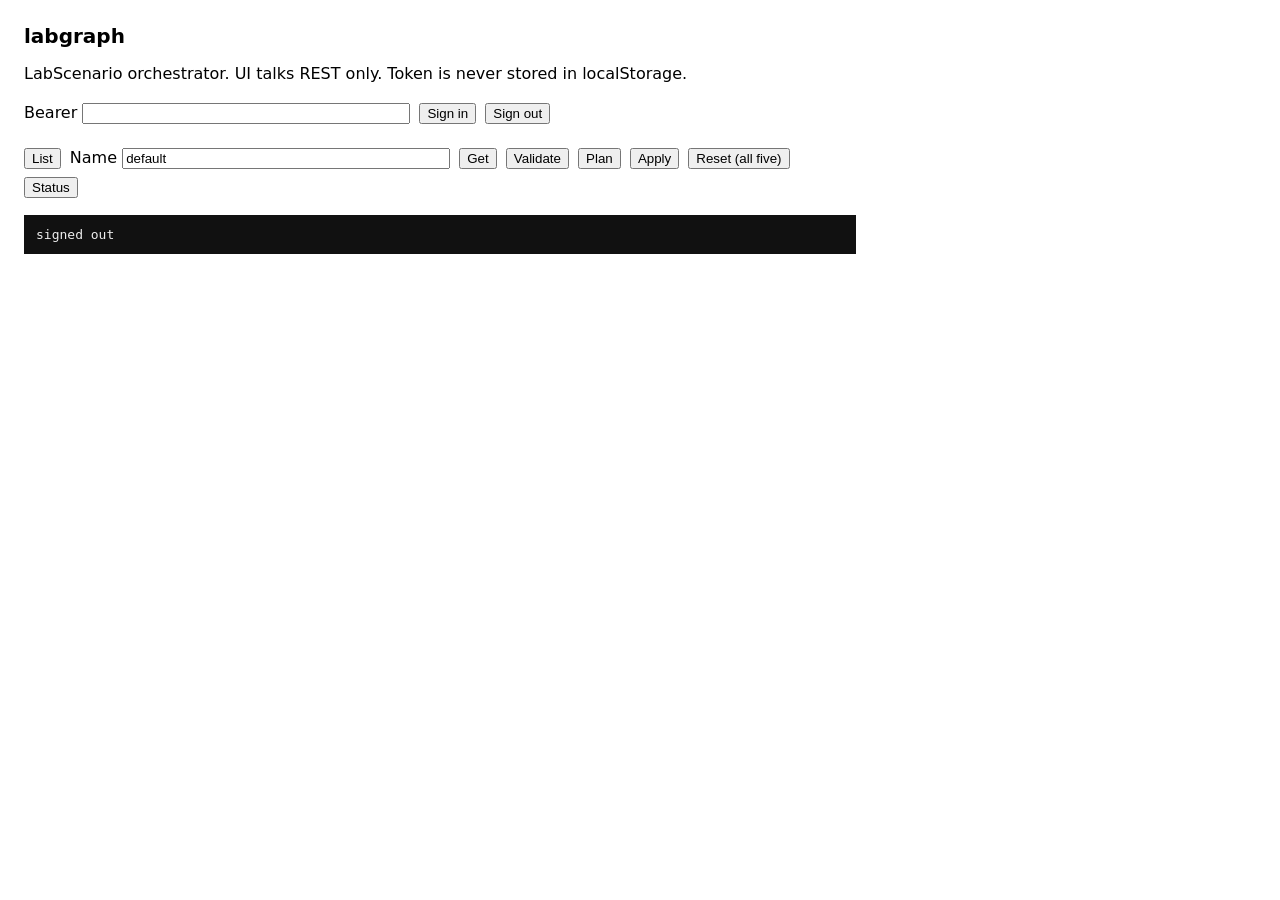
==== internal/labgraph/web/index.html @ 07397bd2 "feat(labgraph): add LabScenario orchestrator service Add first-party labgraph (catalog id labgraph, " ====
<!DOCTYPE html>
<html lang="en">
<head>
  <meta charset="utf-8">
  <title>labgraph</title>
  <style>
    body { font-family: system-ui, sans-serif; margin: 1.5rem; max-width: 52rem; }
    h1 { font-size: 1.25rem; }
    label, button { display: inline-block; margin: .25rem .25rem .25rem 0; }
    input { width: 20rem; }
    pre { background: #111; color: #eee; padding: .75rem; overflow: auto; }
    .row { margin: .5rem 0; }
    #login { margin-bottom: 1rem; }
  </style>
</head>
<body>
  <h1>labgraph</h1>
  <p>LabScenario orchestrator. UI talks REST only. Token is never stored in localStorage.</p>
  <div id="login">
    <label>Bearer <input id="token" type="password" autocomplete="off"></label>
    <button type="button" id="signin">Sign in</button>
    <button type="button" id="signout">Sign out</button>
  </div>
  <div class="row">
    <button type="button" data-op="list">List</button>
    <label>Name <input id="name" value="default"></label>
    <button type="button" data-op="get">Get</button>
    <button type="button" data-op="validate">Validate</button>
    <button type="button" data-op="plan">Plan</button>
    <button type="button" data-op="apply">Apply</button>
    <button type="button" data-op="reset">Reset (all five)</button>
    <button type="button" data-op="status">Status</button>
  </div>
  <pre id="out">signed out</pre>
  <script>
    let csrf = "";
    const out = document.getElementById("out");
    async function api(method, path, body) {
      const headers = { "Accept": "application/json" };
      if (csrf && method !== "GET") headers["X-LabGraph-CSRF"] = csrf;
      if (body) headers["Content-Type"] = "application/json";
      const r = await fetch(path, { method, headers, body: body ? JSON.stringify(body) : undefined, credentials: "same-origin" });
      const t = await r.text();
      out.textContent = t;
      return r;
    }
    document.getElementById("signin").onclick = async () => {
      const token = document.getElementById("token").value;
      const r = await fetch("/v1/session", {
        method: "POST",
        headers: { "Authorization": "Bearer " + token },
        credentials: "same-origin"
      });
      const j = await r.json().catch(() => ({}));
      csrf = j.csrfToken || "";
      document.getElementById("token").value = "";
      out.textContent = r.ok ? "signed in" : (j.error || r.status);
    };
    document.getElementById("signout").onclick = async () => {
      await api("DELETE", "/v1/session");
      csrf = "";
    };
    document.querySelectorAll("button[data-op]").forEach(btn => {
      btn.onclick = async () => {
        const name = document.getElementById("name").value || "default";
        const op = btn.dataset.op;
        if (op === "list") return api("GET", "/v1/scenarios");
        if (op === "get") return api("GET", "/v1/scenarios/" + encodeURIComponent(name));
        if (op === "status") return api("GET", "/v1/scenarios/" + encodeURIComponent(name) + "/status");
        if (op === "validate") return api("POST", "/v1/scenarios/" + encodeURIComponent(name) + ":validate");
        if (op === "plan") return api("POST", "/v1/scenarios/" + encodeURIComponent(name) + ":plan", {});
        if (op === "apply") return api("POST", "/v1/scenarios/" + encodeURIComponent(name) + ":apply", {});
        if (op === "reset") return api("POST", "/v1/scenarios/" + encodeURIComponent(name) + ":reset", {});
      };
    });
    fetch("/v1/session", { credentials: "same-origin" }).then(r => r.ok ? r.json() : null).then(j => {
      if (j && j.csrfToken) { csrf = j.csrfToken; out.textContent = "session restored"; }
    }).catch(() => {});
  </script>
</body>
</html>
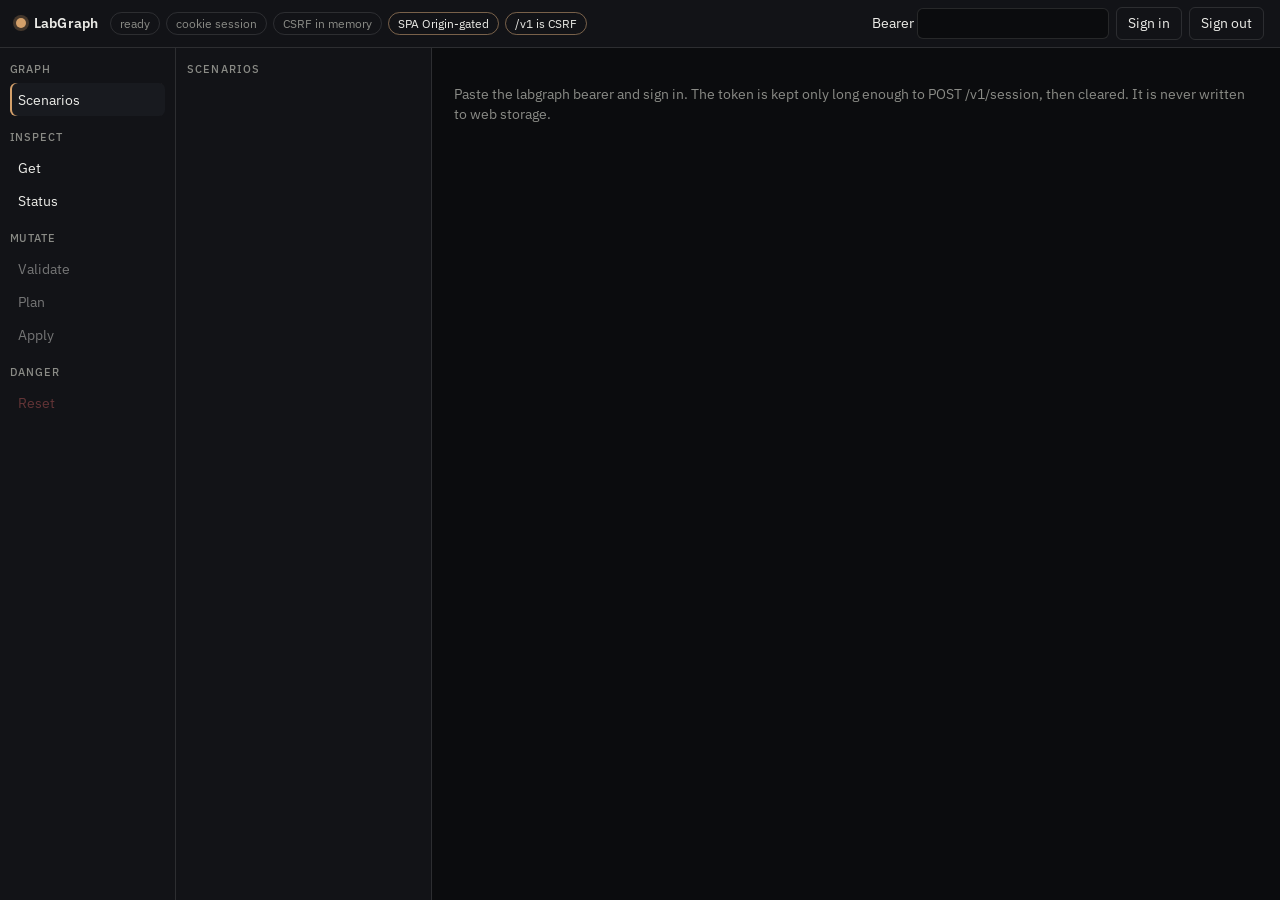
==== commit 9b2024fe: "feat(labgraph): Mira-approved operator console chrome Replace the JSON-only SPA with the split inspe" ====
--- a/internal/labgraph/web/index.html
+++ b/internal/labgraph/web/index.html
@@ -2,80 +2,471 @@
 <html lang="en">
 <head>
   <meta charset="utf-8">
-  <title>labgraph</title>
+  <meta name="viewport" content="width=device-width, initial-scale=1">
+  <title>LabGraph</title>
+  <!-- cookie labgraph_session + memory CSRF after POST /v1/session; token never in web storage -->
+  <link rel="preconnect" href="https://fonts.googleapis.com">
+  <link rel="preconnect" href="https://fonts.gstatic.com" crossorigin>
+  <link href="https://fonts.googleapis.com/css2?family=IBM+Plex+Mono:wght@400;500&family=IBM+Plex+Sans:ital,wght@0,400;0,500;0,600;1,400&display=swap" rel="stylesheet">
   <style>
-    body { font-family: system-ui, sans-serif; margin: 1.5rem; max-width: 52rem; }
-    h1 { font-size: 1.25rem; }
-    label, button { display: inline-block; margin: .25rem .25rem .25rem 0; }
-    input { width: 20rem; }
-    pre { background: #111; color: #eee; padding: .75rem; overflow: auto; }
-    .row { margin: .5rem 0; }
-    #login { margin-bottom: 1rem; }
+    :root {
+      --bg: #0b0c0e;
+      --elev: #121317;
+      --panel: #181a1f;
+      --fg: #ecece8;
+      --muted: #8a8b86;
+      --accent: #d4a06a;
+      --danger: #c45c5c;
+      --border: color-mix(in oklab, var(--fg) 12%, transparent);
+      --font: "IBM Plex Sans", system-ui, sans-serif;
+      --mono: "IBM Plex Mono", ui-monospace, monospace;
+    }
+    * { box-sizing: border-box; }
+    html, body { margin: 0; padding: 0; height: 100%; background: var(--bg); color: var(--fg); }
+    body { font-family: var(--font); font-size: 14px; line-height: 1.45; }
+    a { color: inherit; }
+    button, input { font: inherit; }
+    button { cursor: pointer; }
+    button:disabled { cursor: not-allowed; opacity: .45; }
+    :focus { outline: none; }
+    :focus-visible {
+      outline: 2px solid var(--accent);
+      outline-offset: 2px;
+    }
+    .skip {
+      position: absolute; left: -999px; top: 0; z-index: 20;
+      background: var(--accent); color: var(--bg); padding: .4rem .7rem;
+    }
+    .skip:focus, .skip:focus-visible { left: .5rem; top: .5rem; }
+    .top {
+      display: flex; align-items: center; gap: .75rem;
+      height: 48px; padding: 0 1rem; background: var(--elev);
+      border-bottom: 1px solid var(--border);
+    }
+    .brand { display: flex; align-items: center; gap: .5rem; font-weight: 600; letter-spacing: .01em; }
+    .mark {
+      width: 10px; height: 10px; border-radius: 50%;
+      background: var(--accent); box-shadow: 0 0 0 3px color-mix(in oklab, var(--accent) 25%, transparent);
+    }
+    .badges { display: flex; flex-wrap: wrap; gap: .4rem; flex: 1; }
+    .badge {
+      border: 1px solid var(--border); border-radius: 999px;
+      padding: .1rem .55rem; color: var(--muted); font-size: 12px;
+    }
+    .badge.on { color: var(--fg); border-color: color-mix(in oklab, var(--accent) 45%, var(--border)); }
+    .session { display: flex; align-items: center; gap: .4rem; }
+    .session input {
+      width: 12rem; background: var(--bg); color: var(--fg);
+      border: 1px solid var(--border); border-radius: 6px; padding: .25rem .45rem;
+    }
+    .ghost, .danger-outline, .danger-fill, .primary, .textish {
+      border-radius: 6px; padding: .35rem .7rem; border: 1px solid var(--border);
+      background: transparent; color: var(--fg);
+    }
+    .ghost:hover:not(:disabled) { background: var(--panel); }
+    .primary { background: #fff; color: #111; border-color: #fff; font-weight: 500; }
+    .danger-outline { color: var(--danger); border-color: color-mix(in oklab, var(--danger) 70%, transparent); }
+    .danger-fill { background: var(--danger); color: #fff; border-color: var(--danger); }
+    .textish { border: 0; color: var(--muted); }
+    .shell { display: grid; grid-template-columns: 11rem 16rem 1fr; height: calc(100% - 48px); }
+    .nav { background: var(--elev); border-right: 1px solid var(--border); padding: .85rem .6rem; }
+    .nav h2 {
+      margin: .85rem 0 .35rem; font-size: 11px; letter-spacing: .08em;
+      color: var(--muted); font-weight: 500;
+    }
+    .nav h2:first-child { margin-top: 0; }
+    .nav button {
+      display: block; width: 100%; text-align: left; background: transparent;
+      color: var(--fg); border: 0; border-radius: 6px; padding: .4rem .55rem;
+    }
+    .nav button.active {
+      background: var(--panel);
+      box-shadow: inset 2px 0 0 var(--accent);
+    }
+    .nav button.danger { color: var(--danger); }
+    .list {
+      background: var(--elev); border-right: 1px solid var(--border);
+      padding: .85rem .7rem; overflow: auto;
+    }
+    .list h2 {
+      margin: 0 0 .7rem; font-size: 11px; letter-spacing: .1em;
+      color: var(--muted); font-weight: 500;
+    }
+    .sc-item {
+      display: flex; align-items: center; gap: .6rem;
+      width: 100%; text-align: left; background: var(--panel);
+      border: 1px solid var(--border); border-radius: 8px; padding: .65rem .7rem; color: var(--fg);
+    }
+    .sc-item .meta { color: var(--muted); font-size: 12px; }
+    .sc-item .grow { flex: 1; }
+    .pill {
+      width: 2.6rem; height: 2.6rem; border-radius: 50%;
+      border: 1px solid var(--border); display: grid; place-items: center;
+      font-size: 10px; color: var(--muted); flex-shrink: 0;
+    }
+    .pill.empty { color: var(--accent); border-color: color-mix(in oklab, var(--accent) 50%, var(--border)); }
+    main { padding: 1.25rem 1.4rem 1.5rem; overflow: auto; background: var(--bg); }
+    h1 { margin: 0; font-size: 1.7rem; font-weight: 600; }
+    .sub { color: var(--muted); margin: .35rem 0 1rem; font-size: 13px; }
+    .note {
+      background: var(--panel); border: 1px solid var(--border); border-radius: 8px;
+      padding: .7rem .85rem; color: var(--muted); margin-bottom: 1rem;
+    }
+    .nodes { display: grid; grid-template-columns: repeat(5, minmax(0, 1fr)); gap: .55rem; margin-bottom: 1rem; }
+    .node {
+      background: var(--panel); border: 1px solid var(--border); border-radius: 8px;
+      min-height: 4.4rem; padding: .45rem; display: flex; flex-direction: column; justify-content: center; align-items: center;
+    }
+    .node .id { font-size: 11px; color: var(--muted); margin-bottom: .2rem; }
+    .node .st { font-weight: 600; letter-spacing: .04em; font-size: 12px; }
+    .node.skipped .st { color: var(--muted); }
+    .node.failed .st, .node.stopped .st { color: var(--danger); }
+    .node.ok .st { color: var(--accent); }
+    .actions { display: flex; align-items: center; gap: .45rem; margin-bottom: 1rem; }
+    .actions .spacer { flex: 1; }
+    .confirm {
+      display: none; border: 1px solid var(--danger); border-radius: 8px;
+      padding: .9rem 1rem; margin-bottom: 1rem; background: color-mix(in oklab, var(--danger) 8%, var(--bg));
+    }
+    .confirm.show { display: block; }
+    .confirm h3 { margin: 0 0 .4rem; font-size: 1rem; }
+    .confirm p, .confirm .walk { color: var(--muted); margin: 0 0 .55rem; }
+    .confirm .walk { font-family: var(--mono); font-size: 12px; color: var(--fg); }
+    .confirm .row { display: flex; justify-content: space-between; align-items: center; }
+    .log { border-top: 1px solid var(--border); padding-top: .6rem; }
+    .log details { margin: .25rem 0; }
+    .log summary {
+      font-family: var(--mono); font-size: 12px; color: var(--muted); cursor: pointer;
+    }
+    .log pre {
+      margin: .4rem 0 0; background: var(--elev); color: var(--fg);
+      padding: .65rem; overflow: auto; border-radius: 6px; font-family: var(--mono); font-size: 12px;
+    }
+    .signed-out-hint { color: var(--muted); margin: 1rem 0; }
+    @media (max-width: 960px) {
+      .shell { grid-template-columns: 1fr; height: auto; }
+      .nodes { grid-template-columns: 1fr 1fr; }
+    }
   </style>
 </head>
 <body>
-  <h1>labgraph</h1>
-  <p>LabScenario orchestrator. UI talks REST only. Token is never stored in localStorage.</p>
-  <div id="login">
-    <label>Bearer <input id="token" type="password" autocomplete="off"></label>
-    <button type="button" id="signin">Sign in</button>
-    <button type="button" id="signout">Sign out</button>
+  <a class="skip" href="#main">Skip to main content</a>
+  <header class="top">
+    <div class="brand"><span class="mark" aria-hidden="true"></span> LabGraph</div>
+    <div class="badges" id="badges">
+      <span class="badge" id="b-ready">ready</span>
+      <span class="badge" id="b-cookie">cookie session</span>
+      <span class="badge" id="b-csrf">CSRF in memory</span>
+      <span class="badge on">SPA Origin-gated</span>
+      <span class="badge on">/v1 is CSRF</span>
+    </div>
+    <div class="session">
+      <label id="token-label">Bearer <input id="token" type="password" autocomplete="off"></label>
+      <button type="button" class="ghost" id="signin">Sign in</button>
+      <button type="button" class="ghost" id="signout">Sign out</button>
+    </div>
+  </header>
+  <div class="shell">
+    <nav class="nav" aria-label="Operator">
+      <h2>GRAPH</h2>
+      <button type="button" class="active" data-nav="scenarios">Scenarios</button>
+      <h2>INSPECT</h2>
+      <button type="button" data-op="get">Get</button>
+      <button type="button" data-op="status">Status</button>
+      <h2>MUTATE</h2>
+      <button type="button" data-op="validate" data-mutate>Validate</button>
+      <button type="button" data-op="plan" data-mutate>Plan</button>
+      <button type="button" data-op="apply" data-mutate>Apply</button>
+      <h2>DANGER</h2>
+      <button type="button" class="danger" data-nav="reset" data-mutate>Reset</button>
+    </nav>
+    <aside class="list" id="list-pane">
+      <h2>SCENARIOS</h2>
+      <div id="scenario-list"></div>
+    </aside>
+    <main id="main">
+      <p class="signed-out-hint" id="signed-out-hint">Paste the labgraph bearer and sign in. The token is kept only long enough to POST /v1/session, then cleared. It is never written to web storage.</p>
+      <div id="inspector" hidden>
+        <h1 id="title">—</h1>
+        <p class="sub" id="sub"></p>
+        <div class="note" id="empty-note" hidden>spec: {} — validate, plan, and apply skip all five. Reset does not. It is lab-wide even on this empty default.</div>
+        <div class="nodes" id="nodes"></div>
+        <div class="actions">
+          <button type="button" class="ghost" data-op="validate" data-mutate>Validate</button>
+          <button type="button" class="ghost" data-op="plan" data-mutate>Plan</button>
+          <button type="button" class="primary" data-op="apply" data-mutate>Apply</button>
+          <span class="spacer"></span>
+          <button type="button" class="danger-outline" id="reset-open" data-mutate>Reset (all five)</button>
+        </div>
+        <div class="confirm" id="confirm" role="region" aria-label="Reset confirmation">
+          <h3>Reset all five appliances?</h3>
+          <p>Empty spec does not skip this. Native reset + bootstrap on each, in order. No auto-rollback if one fails.</p>
+          <div class="walk">labdns → labmitm → maildev → labldap → labtacacs</div>
+          <div class="row">
+            <button type="button" class="textish" id="reset-cancel">Cancel</button>
+            <button type="button" class="danger-fill" id="reset-go" data-mutate>Reset all five</button>
+          </div>
+        </div>
+        <div class="log" id="log"></div>
+      </div>
+    </main>
   </div>
-  <div class="row">
-    <button type="button" data-op="list">List</button>
-    <label>Name <input id="name" value="default"></label>
-    <button type="button" data-op="get">Get</button>
-    <button type="button" data-op="validate">Validate</button>
-    <button type="button" data-op="plan">Plan</button>
-    <button type="button" data-op="apply">Apply</button>
-    <button type="button" data-op="reset">Reset (all five)</button>
-    <button type="button" data-op="status">Status</button>
-  </div>
-  <pre id="out">signed out</pre>
   <script>
+    const APPLY_ORDER = ["labdns", "labmitm", "maildev", "labldap", "labtacacs"];
     let csrf = "";
-    const out = document.getElementById("out");
+    let cookieSession = false;
+    let ready = false;
+    let selected = "default";
+    let meta = { kind: "LabScenario", apiVersion: "mcplab.dev/v1alpha1", generation: 0, lastOp: "none" };
+    let emptySpec = false;
+    let nodes = APPLY_ORDER.map(id => ({ appliance: id, status: "" }));
+
+    const $ = id => document.getElementById(id);
+    function setBadge(id, on) { $(id).classList.toggle("on", !!on); }
+    function hasCSRF() { return csrf !== ""; }
+    function gateMutate() {
+      document.querySelectorAll("[data-mutate]").forEach(el => { el.disabled = !hasCSRF(); });
+    }
+    function chrome() {
+      setBadge("b-ready", ready);
+      setBadge("b-cookie", cookieSession);
+      setBadge("b-csrf", hasCSRF());
+      $("token-label").hidden = cookieSession;
+      $("signin").hidden = cookieSession;
+      $("signed-out-hint").hidden = cookieSession;
+      $("inspector").hidden = !cookieSession;
+      gateMutate();
+    }
+    function renderList(names) {
+      const box = $("scenario-list");
+      box.replaceChildren();
+      (names || []).forEach(name => {
+        const btn = document.createElement("button");
+        btn.type = "button";
+        btn.className = "sc-item";
+        btn.dataset.name = name;
+        const grow = document.createElement("div");
+        grow.className = "grow";
+        grow.innerHTML = "<strong></strong><div class=\"meta\"></div>";
+        grow.querySelector("strong").textContent = name;
+        grow.querySelector(".meta").textContent = emptySpec && name === selected
+          ? "LabScenario · spec {}"
+          : "LabScenario";
+        const pill = document.createElement("div");
+        pill.className = "pill" + (emptySpec && name === selected ? " empty" : "");
+        pill.textContent = emptySpec && name === selected ? "empty" : "";
+        btn.append(grow, pill);
+        btn.onclick = () => selectScenario(name);
+        box.append(btn);
+      });
+    }
+    function renderInspector() {
+      $("title").textContent = selected;
+      $("sub").textContent = meta.apiVersion + " · " + meta.kind + " · generation " + (meta.generation || 0) + " · lastOp " + (meta.lastOp || "none");
+      $("empty-note").hidden = !emptySpec;
+      const wrap = $("nodes");
+      wrap.replaceChildren();
+      nodes.forEach(n => {
+        const d = document.createElement("div");
+        let kind = (n.status || "").toLowerCase() || "unknown";
+        if (n.stopped) kind = "stopped";
+        d.className = "node " + (kind === "skipped" ? "skipped" : (kind === "failed" || kind === "stopped" ? kind : (n.status ? "ok" : "")));
+        const id = document.createElement("div");
+        id.className = "id";
+        id.textContent = n.appliance;
+        const st = document.createElement("div");
+        st.className = "st";
+        st.textContent = (n.stopped ? "STOPPED" : (n.status || "—")).toUpperCase();
+        d.append(id, st);
+        wrap.append(d);
+      });
+    }
+    function inferEmpty(res) {
+      if (!res || !Array.isArray(res.results) || res.results.length !== 5 || res.stopped) return false;
+      return res.results.every(r => r.status === "skipped");
+    }
+    function applyGraph(res) {
+      if (!res || !res.results) return;
+      emptySpec = inferEmpty(res);
+      nodes = APPLY_ORDER.map(id => {
+        const hit = res.results.find(r => r.appliance === id) || { appliance: id, status: "" };
+        return { appliance: id, status: hit.status || "", stopped: res.stopped === id };
+      });
+      if (res.generation != null) meta.generation = res.generation;
+      renderList(Array.from(document.querySelectorAll(".sc-item")).map(b => b.dataset.name));
+      renderInspector();
+    }
+    function applyStatus(st) {
+      if (!st) return;
+      meta.generation = st.generation || 0;
+      meta.lastOp = st.lastOp || "none";
+      if (Array.isArray(st.appliances) && st.appliances.length) {
+        nodes = APPLY_ORDER.map(id => {
+          const hit = st.appliances.find(a => a.appliance === id) || {};
+          return { appliance: id, status: hit.lastStatus || "", stuck: !!hit.stuck };
+        });
+      }
+      renderInspector();
+    }
+    function appendLog(method, path, status, body) {
+      const det = document.createElement("details");
+      const sum = document.createElement("summary");
+      sum.textContent = method + " " + path + (status ? " · " + status : "");
+      const pre = document.createElement("pre");
+      if (status === 204 || body === "") {
+        pre.textContent = "(no body)";
+      } else {
+        try { pre.textContent = JSON.stringify(JSON.parse(body), null, 2); }
+        catch { pre.textContent = body; }
+      }
+      det.append(sum, pre);
+      $("log").prepend(det);
+    }
     async function api(method, path, body) {
       const headers = { "Accept": "application/json" };
       if (csrf && method !== "GET") headers["X-LabGraph-CSRF"] = csrf;
-      if (body) headers["Content-Type"] = "application/json";
-      const r = await fetch(path, { method, headers, body: body ? JSON.stringify(body) : undefined, credentials: "same-origin" });
-      const t = await r.text();
-      out.textContent = t;
-      return r;
-    }
-    document.getElementById("signin").onclick = async () => {
-      const token = document.getElementById("token").value;
+      if (body !== undefined) headers["Content-Type"] = "application/json";
+      const r = await fetch(path, {
+        method, headers,
+        body: body !== undefined ? JSON.stringify(body) : undefined,
+        credentials: "same-origin"
+      });
+      if (r.status === 204) {
+        appendLog(method, path, 204, "");
+        return { ok: r.ok, status: 204, json: null, text: "" };
+      }
+      const text = await r.text();
+      appendLog(method, path, r.status, text);
+      let json = null;
+      try { json = text ? JSON.parse(text) : null; } catch { json = null; }
+      return { ok: r.ok, status: r.status, json, text };
+    }
+    async function loadReady() {
+      try {
+        const r = await fetch("/v1/health/ready", { credentials: "same-origin" });
+        const j = await r.json().catch(() => ({}));
+        ready = r.ok && j.status === "ready";
+      } catch { ready = false; }
+      chrome();
+    }
+    async function selectScenario(name) {
+      selected = name || "default";
+      const g = await api("GET", "/v1/scenarios/" + encodeURIComponent(selected));
+      if (g.json) {
+        meta.kind = g.json.kind || "LabScenario";
+        meta.apiVersion = g.json.apiVersion || "mcplab.dev/v1alpha1";
+      }
+      const st = await api("GET", "/v1/scenarios/" + encodeURIComponent(selected) + "/status");
+      applyStatus(st.json);
+      if (hasCSRF()) {
+        const v = await api("POST", "/v1/scenarios/" + encodeURIComponent(selected) + ":validate");
+        if (v.json && v.json.results) applyGraph(v.json);
+      }
+      renderList(Array.from(document.querySelectorAll(".sc-item")).map(b => b.dataset.name));
+      renderInspector();
+    }
+    async function refreshList() {
+      const r = await api("GET", "/v1/scenarios");
+      const names = (r.json && r.json.items) || [];
+      if (names.length && names.indexOf(selected) < 0) selected = names[0];
+      renderList(names);
+    }
+    async function runOp(op) {
+      const name = selected || "default";
+      if (op === "get") {
+        const r = await api("GET", "/v1/scenarios/" + encodeURIComponent(name));
+        if (r.json) {
+          meta.kind = r.json.kind || meta.kind;
+          meta.apiVersion = r.json.apiVersion || meta.apiVersion;
+          renderInspector();
+        }
+        return;
+      }
+      if (op === "status") {
+        const r = await api("GET", "/v1/scenarios/" + encodeURIComponent(name) + "/status");
+        applyStatus(r.json);
+        return;
+      }
+      if (!hasCSRF()) return;
+      let path = "/v1/scenarios/" + encodeURIComponent(name);
+      if (op === "validate") path += ":validate";
+      else if (op === "plan") path += ":plan";
+      else if (op === "apply") path += ":apply";
+      else if (op === "reset") path += ":reset";
+      else return;
+      const r = await api("POST", path, op === "validate" ? undefined : {});
+      if (r.json && r.json.results) applyGraph(r.json);
+      const st = await api("GET", "/v1/scenarios/" + encodeURIComponent(name) + "/status");
+      if (st.json) {
+        meta.generation = st.json.generation || meta.generation;
+        meta.lastOp = st.json.lastOp || meta.lastOp;
+        renderInspector();
+      }
+    }
+    function showConfirm(on) { $("confirm").classList.toggle("show", on); }
+    $("signin").onclick = async () => {
+      const token = $("token").value;
       const r = await fetch("/v1/session", {
         method: "POST",
         headers: { "Authorization": "Bearer " + token },
         credentials: "same-origin"
       });
+      $("token").value = "";
       const j = await r.json().catch(() => ({}));
+      if (r.status === 204) appendLog("POST", "/v1/session", 204, "");
+      else appendLog("POST", "/v1/session", r.status, JSON.stringify(j));
       csrf = j.csrfToken || "";
-      document.getElementById("token").value = "";
-      out.textContent = r.ok ? "signed in" : (j.error || r.status);
+      cookieSession = r.ok && hasCSRF();
+      chrome();
+      if (cookieSession) {
+        await refreshList();
+        await selectScenario(selected);
+      }
     };
-    document.getElementById("signout").onclick = async () => {
+    $("signout").onclick = async () => {
       await api("DELETE", "/v1/session");
       csrf = "";
+      cookieSession = false;
+      emptySpec = false;
+      $("log").replaceChildren();
+      chrome();
+    };
+    $("reset-open").onclick = () => { if (hasCSRF()) showConfirm(true); };
+    $("reset-cancel").onclick = () => showConfirm(false);
+    $("reset-go").onclick = async () => {
+      if (!hasCSRF()) return;
+      showConfirm(false);
+      await runOp("reset");
     };
     document.querySelectorAll("button[data-op]").forEach(btn => {
-      btn.onclick = async () => {
-        const name = document.getElementById("name").value || "default";
-        const op = btn.dataset.op;
-        if (op === "list") return api("GET", "/v1/scenarios");
-        if (op === "get") return api("GET", "/v1/scenarios/" + encodeURIComponent(name));
-        if (op === "status") return api("GET", "/v1/scenarios/" + encodeURIComponent(name) + "/status");
-        if (op === "validate") return api("POST", "/v1/scenarios/" + encodeURIComponent(name) + ":validate");
-        if (op === "plan") return api("POST", "/v1/scenarios/" + encodeURIComponent(name) + ":plan", {});
-        if (op === "apply") return api("POST", "/v1/scenarios/" + encodeURIComponent(name) + ":apply", {});
-        if (op === "reset") return api("POST", "/v1/scenarios/" + encodeURIComponent(name) + ":reset", {});
+      btn.onclick = () => runOp(btn.dataset.op);
+    });
+    document.querySelectorAll("button[data-nav]").forEach(btn => {
+      btn.onclick = () => {
+        if (btn.dataset.nav === "reset") { if (hasCSRF()) showConfirm(true); return; }
+        document.querySelectorAll(".nav button").forEach(b => b.classList.remove("active"));
+        btn.classList.add("active");
+        $("list-pane").scrollIntoView({ block: "nearest" });
       };
     });
-    fetch("/v1/session", { credentials: "same-origin" }).then(r => r.ok ? r.json() : null).then(j => {
-      if (j && j.csrfToken) { csrf = j.csrfToken; out.textContent = "session restored"; }
-    }).catch(() => {});
+    document.addEventListener("keydown", ev => {
+      if (ev.key === "Escape") showConfirm(false);
+    });
+    (async () => {
+      await loadReady();
+      try {
+        const r = await fetch("/v1/session", { credentials: "same-origin" });
+        if (!r.ok) { chrome(); return; }
+        const j = await r.json().catch(() => ({}));
+        csrf = j.csrfToken || "";
+        cookieSession = hasCSRF();
+        chrome();
+        if (cookieSession) {
+          await refreshList();
+          await selectScenario(selected);
+        }
+      } catch { chrome(); }
+    })();
   </script>
 </body>
 </html>
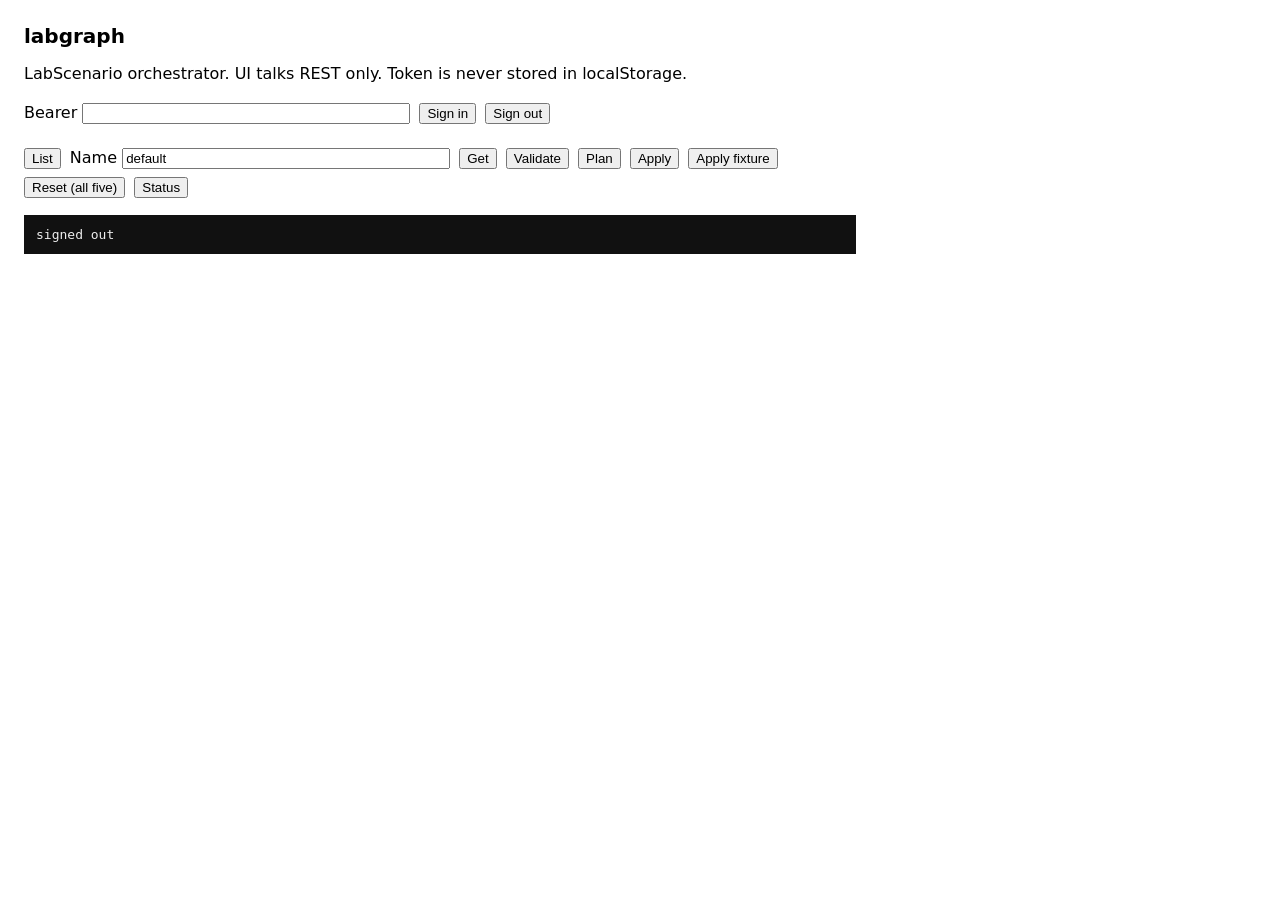
==== commit 337b3674: "feat(labgraph): add named LabScenario fixture packs Ship broken-bind, expired-cert, split-horizon-dn" ====
--- a/internal/labgraph/web/index.html
+++ b/internal/labgraph/web/index.html
@@ -2,471 +2,82 @@
 <html lang="en">
 <head>
   <meta charset="utf-8">
-  <meta name="viewport" content="width=device-width, initial-scale=1">
-  <title>LabGraph</title>
-  <!-- cookie labgraph_session + memory CSRF after POST /v1/session; token never in web storage -->
-  <link rel="preconnect" href="https://fonts.googleapis.com">
-  <link rel="preconnect" href="https://fonts.gstatic.com" crossorigin>
-  <link href="https://fonts.googleapis.com/css2?family=IBM+Plex+Mono:wght@400;500&family=IBM+Plex+Sans:ital,wght@0,400;0,500;0,600;1,400&display=swap" rel="stylesheet">
+  <title>labgraph</title>
   <style>
-    :root {
-      --bg: #0b0c0e;
-      --elev: #121317;
-      --panel: #181a1f;
-      --fg: #ecece8;
-      --muted: #8a8b86;
-      --accent: #d4a06a;
-      --danger: #c45c5c;
-      --border: color-mix(in oklab, var(--fg) 12%, transparent);
-      --font: "IBM Plex Sans", system-ui, sans-serif;
-      --mono: "IBM Plex Mono", ui-monospace, monospace;
-    }
-    * { box-sizing: border-box; }
-    html, body { margin: 0; padding: 0; height: 100%; background: var(--bg); color: var(--fg); }
-    body { font-family: var(--font); font-size: 14px; line-height: 1.45; }
-    a { color: inherit; }
-    button, input { font: inherit; }
-    button { cursor: pointer; }
-    button:disabled { cursor: not-allowed; opacity: .45; }
-    :focus { outline: none; }
-    :focus-visible {
-      outline: 2px solid var(--accent);
-      outline-offset: 2px;
-    }
-    .skip {
-      position: absolute; left: -999px; top: 0; z-index: 20;
-      background: var(--accent); color: var(--bg); padding: .4rem .7rem;
-    }
-    .skip:focus, .skip:focus-visible { left: .5rem; top: .5rem; }
-    .top {
-      display: flex; align-items: center; gap: .75rem;
-      height: 48px; padding: 0 1rem; background: var(--elev);
-      border-bottom: 1px solid var(--border);
-    }
-    .brand { display: flex; align-items: center; gap: .5rem; font-weight: 600; letter-spacing: .01em; }
-    .mark {
-      width: 10px; height: 10px; border-radius: 50%;
-      background: var(--accent); box-shadow: 0 0 0 3px color-mix(in oklab, var(--accent) 25%, transparent);
-    }
-    .badges { display: flex; flex-wrap: wrap; gap: .4rem; flex: 1; }
-    .badge {
-      border: 1px solid var(--border); border-radius: 999px;
-      padding: .1rem .55rem; color: var(--muted); font-size: 12px;
-    }
-    .badge.on { color: var(--fg); border-color: color-mix(in oklab, var(--accent) 45%, var(--border)); }
-    .session { display: flex; align-items: center; gap: .4rem; }
-    .session input {
-      width: 12rem; background: var(--bg); color: var(--fg);
-      border: 1px solid var(--border); border-radius: 6px; padding: .25rem .45rem;
-    }
-    .ghost, .danger-outline, .danger-fill, .primary, .textish {
-      border-radius: 6px; padding: .35rem .7rem; border: 1px solid var(--border);
-      background: transparent; color: var(--fg);
-    }
-    .ghost:hover:not(:disabled) { background: var(--panel); }
-    .primary { background: #fff; color: #111; border-color: #fff; font-weight: 500; }
-    .danger-outline { color: var(--danger); border-color: color-mix(in oklab, var(--danger) 70%, transparent); }
-    .danger-fill { background: var(--danger); color: #fff; border-color: var(--danger); }
-    .textish { border: 0; color: var(--muted); }
-    .shell { display: grid; grid-template-columns: 11rem 16rem 1fr; height: calc(100% - 48px); }
-    .nav { background: var(--elev); border-right: 1px solid var(--border); padding: .85rem .6rem; }
-    .nav h2 {
-      margin: .85rem 0 .35rem; font-size: 11px; letter-spacing: .08em;
-      color: var(--muted); font-weight: 500;
-    }
-    .nav h2:first-child { margin-top: 0; }
-    .nav button {
-      display: block; width: 100%; text-align: left; background: transparent;
-      color: var(--fg); border: 0; border-radius: 6px; padding: .4rem .55rem;
-    }
-    .nav button.active {
-      background: var(--panel);
-      box-shadow: inset 2px 0 0 var(--accent);
-    }
-    .nav button.danger { color: var(--danger); }
-    .list {
-      background: var(--elev); border-right: 1px solid var(--border);
-      padding: .85rem .7rem; overflow: auto;
-    }
-    .list h2 {
-      margin: 0 0 .7rem; font-size: 11px; letter-spacing: .1em;
-      color: var(--muted); font-weight: 500;
-    }
-    .sc-item {
-      display: flex; align-items: center; gap: .6rem;
-      width: 100%; text-align: left; background: var(--panel);
-      border: 1px solid var(--border); border-radius: 8px; padding: .65rem .7rem; color: var(--fg);
-    }
-    .sc-item .meta { color: var(--muted); font-size: 12px; }
-    .sc-item .grow { flex: 1; }
-    .pill {
-      width: 2.6rem; height: 2.6rem; border-radius: 50%;
-      border: 1px solid var(--border); display: grid; place-items: center;
-      font-size: 10px; color: var(--muted); flex-shrink: 0;
-    }
-    .pill.empty { color: var(--accent); border-color: color-mix(in oklab, var(--accent) 50%, var(--border)); }
-    main { padding: 1.25rem 1.4rem 1.5rem; overflow: auto; background: var(--bg); }
-    h1 { margin: 0; font-size: 1.7rem; font-weight: 600; }
-    .sub { color: var(--muted); margin: .35rem 0 1rem; font-size: 13px; }
-    .note {
-      background: var(--panel); border: 1px solid var(--border); border-radius: 8px;
-      padding: .7rem .85rem; color: var(--muted); margin-bottom: 1rem;
-    }
-    .nodes { display: grid; grid-template-columns: repeat(5, minmax(0, 1fr)); gap: .55rem; margin-bottom: 1rem; }
-    .node {
-      background: var(--panel); border: 1px solid var(--border); border-radius: 8px;
-      min-height: 4.4rem; padding: .45rem; display: flex; flex-direction: column; justify-content: center; align-items: center;
-    }
-    .node .id { font-size: 11px; color: var(--muted); margin-bottom: .2rem; }
-    .node .st { font-weight: 600; letter-spacing: .04em; font-size: 12px; }
-    .node.skipped .st { color: var(--muted); }
-    .node.failed .st, .node.stopped .st { color: var(--danger); }
-    .node.ok .st { color: var(--accent); }
-    .actions { display: flex; align-items: center; gap: .45rem; margin-bottom: 1rem; }
-    .actions .spacer { flex: 1; }
-    .confirm {
-      display: none; border: 1px solid var(--danger); border-radius: 8px;
-      padding: .9rem 1rem; margin-bottom: 1rem; background: color-mix(in oklab, var(--danger) 8%, var(--bg));
-    }
-    .confirm.show { display: block; }
-    .confirm h3 { margin: 0 0 .4rem; font-size: 1rem; }
-    .confirm p, .confirm .walk { color: var(--muted); margin: 0 0 .55rem; }
-    .confirm .walk { font-family: var(--mono); font-size: 12px; color: var(--fg); }
-    .confirm .row { display: flex; justify-content: space-between; align-items: center; }
-    .log { border-top: 1px solid var(--border); padding-top: .6rem; }
-    .log details { margin: .25rem 0; }
-    .log summary {
-      font-family: var(--mono); font-size: 12px; color: var(--muted); cursor: pointer;
-    }
-    .log pre {
-      margin: .4rem 0 0; background: var(--elev); color: var(--fg);
-      padding: .65rem; overflow: auto; border-radius: 6px; font-family: var(--mono); font-size: 12px;
-    }
-    .signed-out-hint { color: var(--muted); margin: 1rem 0; }
-    @media (max-width: 960px) {
-      .shell { grid-template-columns: 1fr; height: auto; }
-      .nodes { grid-template-columns: 1fr 1fr; }
-    }
+    body { font-family: system-ui, sans-serif; margin: 1.5rem; max-width: 52rem; }
+    h1 { font-size: 1.25rem; }
+    label, button { display: inline-block; margin: .25rem .25rem .25rem 0; }
+    input { width: 20rem; }
+    pre { background: #111; color: #eee; padding: .75rem; overflow: auto; }
+    .row { margin: .5rem 0; }
+    #login { margin-bottom: 1rem; }
   </style>
 </head>
 <body>
-  <a class="skip" href="#main">Skip to main content</a>
-  <header class="top">
-    <div class="brand"><span class="mark" aria-hidden="true"></span> LabGraph</div>
-    <div class="badges" id="badges">
-      <span class="badge" id="b-ready">ready</span>
-      <span class="badge" id="b-cookie">cookie session</span>
-      <span class="badge" id="b-csrf">CSRF in memory</span>
-      <span class="badge on">SPA Origin-gated</span>
-      <span class="badge on">/v1 is CSRF</span>
-    </div>
-    <div class="session">
-      <label id="token-label">Bearer <input id="token" type="password" autocomplete="off"></label>
-      <button type="button" class="ghost" id="signin">Sign in</button>
-      <button type="button" class="ghost" id="signout">Sign out</button>
-    </div>
-  </header>
-  <div class="shell">
-    <nav class="nav" aria-label="Operator">
-      <h2>GRAPH</h2>
-      <button type="button" class="active" data-nav="scenarios">Scenarios</button>
-      <h2>INSPECT</h2>
-      <button type="button" data-op="get">Get</button>
-      <button type="button" data-op="status">Status</button>
-      <h2>MUTATE</h2>
-      <button type="button" data-op="validate" data-mutate>Validate</button>
-      <button type="button" data-op="plan" data-mutate>Plan</button>
-      <button type="button" data-op="apply" data-mutate>Apply</button>
-      <h2>DANGER</h2>
-      <button type="button" class="danger" data-nav="reset" data-mutate>Reset</button>
-    </nav>
-    <aside class="list" id="list-pane">
-      <h2>SCENARIOS</h2>
-      <div id="scenario-list"></div>
-    </aside>
-    <main id="main">
-      <p class="signed-out-hint" id="signed-out-hint">Paste the labgraph bearer and sign in. The token is kept only long enough to POST /v1/session, then cleared. It is never written to web storage.</p>
-      <div id="inspector" hidden>
-        <h1 id="title">—</h1>
-        <p class="sub" id="sub"></p>
-        <div class="note" id="empty-note" hidden>spec: {} — validate, plan, and apply skip all five. Reset does not. It is lab-wide even on this empty default.</div>
-        <div class="nodes" id="nodes"></div>
-        <div class="actions">
-          <button type="button" class="ghost" data-op="validate" data-mutate>Validate</button>
-          <button type="button" class="ghost" data-op="plan" data-mutate>Plan</button>
-          <button type="button" class="primary" data-op="apply" data-mutate>Apply</button>
-          <span class="spacer"></span>
-          <button type="button" class="danger-outline" id="reset-open" data-mutate>Reset (all five)</button>
-        </div>
-        <div class="confirm" id="confirm" role="region" aria-label="Reset confirmation">
-          <h3>Reset all five appliances?</h3>
-          <p>Empty spec does not skip this. Native reset + bootstrap on each, in order. No auto-rollback if one fails.</p>
-          <div class="walk">labdns → labmitm → maildev → labldap → labtacacs</div>
-          <div class="row">
-            <button type="button" class="textish" id="reset-cancel">Cancel</button>
-            <button type="button" class="danger-fill" id="reset-go" data-mutate>Reset all five</button>
-          </div>
-        </div>
-        <div class="log" id="log"></div>
-      </div>
-    </main>
+  <h1>labgraph</h1>
+  <p>LabScenario orchestrator. UI talks REST only. Token is never stored in localStorage.</p>
+  <div id="login">
+    <label>Bearer <input id="token" type="password" autocomplete="off"></label>
+    <button type="button" id="signin">Sign in</button>
+    <button type="button" id="signout">Sign out</button>
   </div>
+  <div class="row">
+    <button type="button" data-op="list">List</button>
+    <label>Name <input id="name" value="default"></label>
+    <button type="button" data-op="get">Get</button>
+    <button type="button" data-op="validate">Validate</button>
+    <button type="button" data-op="plan">Plan</button>
+    <button type="button" data-op="apply">Apply</button>
+    <button type="button" data-op="fixture-apply">Apply fixture</button>
+    <button type="button" data-op="reset">Reset (all five)</button>
+    <button type="button" data-op="status">Status</button>
+  </div>
+  <pre id="out">signed out</pre>
   <script>
-    const APPLY_ORDER = ["labdns", "labmitm", "maildev", "labldap", "labtacacs"];
     let csrf = "";
-    let cookieSession = false;
-    let ready = false;
-    let selected = "default";
-    let meta = { kind: "LabScenario", apiVersion: "mcplab.dev/v1alpha1", generation: 0, lastOp: "none" };
-    let emptySpec = false;
-    let nodes = APPLY_ORDER.map(id => ({ appliance: id, status: "" }));
-
-    const $ = id => document.getElementById(id);
-    function setBadge(id, on) { $(id).classList.toggle("on", !!on); }
-    function hasCSRF() { return csrf !== ""; }
-    function gateMutate() {
-      document.querySelectorAll("[data-mutate]").forEach(el => { el.disabled = !hasCSRF(); });
-    }
-    function chrome() {
-      setBadge("b-ready", ready);
-      setBadge("b-cookie", cookieSession);
-      setBadge("b-csrf", hasCSRF());
-      $("token-label").hidden = cookieSession;
-      $("signin").hidden = cookieSession;
-      $("signed-out-hint").hidden = cookieSession;
-      $("inspector").hidden = !cookieSession;
-      gateMutate();
-    }
-    function renderList(names) {
-      const box = $("scenario-list");
-      box.replaceChildren();
-      (names || []).forEach(name => {
-        const btn = document.createElement("button");
-        btn.type = "button";
-        btn.className = "sc-item";
-        btn.dataset.name = name;
-        const grow = document.createElement("div");
-        grow.className = "grow";
-        grow.innerHTML = "<strong></strong><div class=\"meta\"></div>";
-        grow.querySelector("strong").textContent = name;
-        grow.querySelector(".meta").textContent = emptySpec && name === selected
-          ? "LabScenario · spec {}"
-          : "LabScenario";
-        const pill = document.createElement("div");
-        pill.className = "pill" + (emptySpec && name === selected ? " empty" : "");
-        pill.textContent = emptySpec && name === selected ? "empty" : "";
-        btn.append(grow, pill);
-        btn.onclick = () => selectScenario(name);
-        box.append(btn);
-      });
-    }
-    function renderInspector() {
-      $("title").textContent = selected;
-      $("sub").textContent = meta.apiVersion + " · " + meta.kind + " · generation " + (meta.generation || 0) + " · lastOp " + (meta.lastOp || "none");
-      $("empty-note").hidden = !emptySpec;
-      const wrap = $("nodes");
-      wrap.replaceChildren();
-      nodes.forEach(n => {
-        const d = document.createElement("div");
-        let kind = (n.status || "").toLowerCase() || "unknown";
-        if (n.stopped) kind = "stopped";
-        d.className = "node " + (kind === "skipped" ? "skipped" : (kind === "failed" || kind === "stopped" ? kind : (n.status ? "ok" : "")));
-        const id = document.createElement("div");
-        id.className = "id";
-        id.textContent = n.appliance;
-        const st = document.createElement("div");
-        st.className = "st";
-        st.textContent = (n.stopped ? "STOPPED" : (n.status || "—")).toUpperCase();
-        d.append(id, st);
-        wrap.append(d);
-      });
-    }
-    function inferEmpty(res) {
-      if (!res || !Array.isArray(res.results) || res.results.length !== 5 || res.stopped) return false;
-      return res.results.every(r => r.status === "skipped");
-    }
-    function applyGraph(res) {
-      if (!res || !res.results) return;
-      emptySpec = inferEmpty(res);
-      nodes = APPLY_ORDER.map(id => {
-        const hit = res.results.find(r => r.appliance === id) || { appliance: id, status: "" };
-        return { appliance: id, status: hit.status || "", stopped: res.stopped === id };
-      });
-      if (res.generation != null) meta.generation = res.generation;
-      renderList(Array.from(document.querySelectorAll(".sc-item")).map(b => b.dataset.name));
-      renderInspector();
-    }
-    function applyStatus(st) {
-      if (!st) return;
-      meta.generation = st.generation || 0;
-      meta.lastOp = st.lastOp || "none";
-      if (Array.isArray(st.appliances) && st.appliances.length) {
-        nodes = APPLY_ORDER.map(id => {
-          const hit = st.appliances.find(a => a.appliance === id) || {};
-          return { appliance: id, status: hit.lastStatus || "", stuck: !!hit.stuck };
-        });
-      }
-      renderInspector();
-    }
-    function appendLog(method, path, status, body) {
-      const det = document.createElement("details");
-      const sum = document.createElement("summary");
-      sum.textContent = method + " " + path + (status ? " · " + status : "");
-      const pre = document.createElement("pre");
-      if (status === 204 || body === "") {
-        pre.textContent = "(no body)";
-      } else {
-        try { pre.textContent = JSON.stringify(JSON.parse(body), null, 2); }
-        catch { pre.textContent = body; }
-      }
-      det.append(sum, pre);
-      $("log").prepend(det);
-    }
+    const out = document.getElementById("out");
     async function api(method, path, body) {
       const headers = { "Accept": "application/json" };
       if (csrf && method !== "GET") headers["X-LabGraph-CSRF"] = csrf;
-      if (body !== undefined) headers["Content-Type"] = "application/json";
-      const r = await fetch(path, {
-        method, headers,
-        body: body !== undefined ? JSON.stringify(body) : undefined,
-        credentials: "same-origin"
-      });
-      if (r.status === 204) {
-        appendLog(method, path, 204, "");
-        return { ok: r.ok, status: 204, json: null, text: "" };
-      }
-      const text = await r.text();
-      appendLog(method, path, r.status, text);
-      let json = null;
-      try { json = text ? JSON.parse(text) : null; } catch { json = null; }
-      return { ok: r.ok, status: r.status, json, text };
+      if (body) headers["Content-Type"] = "application/json";
+      const r = await fetch(path, { method, headers, body: body ? JSON.stringify(body) : undefined, credentials: "same-origin" });
+      const t = await r.text();
+      out.textContent = t;
+      return r;
     }
-    async function loadReady() {
-      try {
-        const r = await fetch("/v1/health/ready", { credentials: "same-origin" });
-        const j = await r.json().catch(() => ({}));
-        ready = r.ok && j.status === "ready";
-      } catch { ready = false; }
-      chrome();
-    }
-    async function selectScenario(name) {
-      selected = name || "default";
-      const g = await api("GET", "/v1/scenarios/" + encodeURIComponent(selected));
-      if (g.json) {
-        meta.kind = g.json.kind || "LabScenario";
-        meta.apiVersion = g.json.apiVersion || "mcplab.dev/v1alpha1";
-      }
-      const st = await api("GET", "/v1/scenarios/" + encodeURIComponent(selected) + "/status");
-      applyStatus(st.json);
-      if (hasCSRF()) {
-        const v = await api("POST", "/v1/scenarios/" + encodeURIComponent(selected) + ":validate");
-        if (v.json && v.json.results) applyGraph(v.json);
-      }
-      renderList(Array.from(document.querySelectorAll(".sc-item")).map(b => b.dataset.name));
-      renderInspector();
-    }
-    async function refreshList() {
-      const r = await api("GET", "/v1/scenarios");
-      const names = (r.json && r.json.items) || [];
-      if (names.length && names.indexOf(selected) < 0) selected = names[0];
-      renderList(names);
-    }
-    async function runOp(op) {
-      const name = selected || "default";
-      if (op === "get") {
-        const r = await api("GET", "/v1/scenarios/" + encodeURIComponent(name));
-        if (r.json) {
-          meta.kind = r.json.kind || meta.kind;
-          meta.apiVersion = r.json.apiVersion || meta.apiVersion;
-          renderInspector();
-        }
-        return;
-      }
-      if (op === "status") {
-        const r = await api("GET", "/v1/scenarios/" + encodeURIComponent(name) + "/status");
-        applyStatus(r.json);
-        return;
-      }
-      if (!hasCSRF()) return;
-      let path = "/v1/scenarios/" + encodeURIComponent(name);
-      if (op === "validate") path += ":validate";
-      else if (op === "plan") path += ":plan";
-      else if (op === "apply") path += ":apply";
-      else if (op === "reset") path += ":reset";
-      else return;
-      const r = await api("POST", path, op === "validate" ? undefined : {});
-      if (r.json && r.json.results) applyGraph(r.json);
-      const st = await api("GET", "/v1/scenarios/" + encodeURIComponent(name) + "/status");
-      if (st.json) {
-        meta.generation = st.json.generation || meta.generation;
-        meta.lastOp = st.json.lastOp || meta.lastOp;
-        renderInspector();
-      }
-    }
-    function showConfirm(on) { $("confirm").classList.toggle("show", on); }
-    $("signin").onclick = async () => {
-      const token = $("token").value;
+    document.getElementById("signin").onclick = async () => {
+      const token = document.getElementById("token").value;
       const r = await fetch("/v1/session", {
         method: "POST",
         headers: { "Authorization": "Bearer " + token },
         credentials: "same-origin"
       });
-      $("token").value = "";
       const j = await r.json().catch(() => ({}));
-      if (r.status === 204) appendLog("POST", "/v1/session", 204, "");
-      else appendLog("POST", "/v1/session", r.status, JSON.stringify(j));
       csrf = j.csrfToken || "";
-      cookieSession = r.ok && hasCSRF();
-      chrome();
-      if (cookieSession) {
-        await refreshList();
-        await selectScenario(selected);
-      }
+      document.getElementById("token").value = "";
+      out.textContent = r.ok ? "signed in" : (j.error || r.status);
     };
-    $("signout").onclick = async () => {
+    document.getElementById("signout").onclick = async () => {
       await api("DELETE", "/v1/session");
       csrf = "";
-      cookieSession = false;
-      emptySpec = false;
-      $("log").replaceChildren();
-      chrome();
-    };
-    $("reset-open").onclick = () => { if (hasCSRF()) showConfirm(true); };
-    $("reset-cancel").onclick = () => showConfirm(false);
-    $("reset-go").onclick = async () => {
-      if (!hasCSRF()) return;
-      showConfirm(false);
-      await runOp("reset");
     };
     document.querySelectorAll("button[data-op]").forEach(btn => {
-      btn.onclick = () => runOp(btn.dataset.op);
-    });
-    document.querySelectorAll("button[data-nav]").forEach(btn => {
-      btn.onclick = () => {
-        if (btn.dataset.nav === "reset") { if (hasCSRF()) showConfirm(true); return; }
-        document.querySelectorAll(".nav button").forEach(b => b.classList.remove("active"));
-        btn.classList.add("active");
-        $("list-pane").scrollIntoView({ block: "nearest" });
+      btn.onclick = async () => {
+        const name = document.getElementById("name").value || "default";
+        const op = btn.dataset.op;
+        if (op === "list") return api("GET", "/v1/scenarios");
+        if (op === "get") return api("GET", "/v1/scenarios/" + encodeURIComponent(name));
+        if (op === "status") return api("GET", "/v1/scenarios/" + encodeURIComponent(name) + "/status");
+        if (op === "validate") return api("POST", "/v1/scenarios/" + encodeURIComponent(name) + ":validate");
+        if (op === "plan") return api("POST", "/v1/scenarios/" + encodeURIComponent(name) + ":plan", {});
+        if (op === "apply") return api("POST", "/v1/scenarios/" + encodeURIComponent(name) + ":apply", {});
+        if (op === "fixture-apply") return api("POST", "/v1/fixtures/" + encodeURIComponent(name) + ":apply", {});
+        if (op === "reset") return api("POST", "/v1/scenarios/" + encodeURIComponent(name) + ":reset", {});
       };
     });
-    document.addEventListener("keydown", ev => {
-      if (ev.key === "Escape") showConfirm(false);
-    });
-    (async () => {
-      await loadReady();
-      try {
-        const r = await fetch("/v1/session", { credentials: "same-origin" });
-        if (!r.ok) { chrome(); return; }
-        const j = await r.json().catch(() => ({}));
-        csrf = j.csrfToken || "";
-        cookieSession = hasCSRF();
-        chrome();
-        if (cookieSession) {
-          await refreshList();
-          await selectScenario(selected);
-        }
-      } catch { chrome(); }
-    })();
+    fetch("/v1/session", { credentials: "same-origin" }).then(r => r.ok ? r.json() : null).then(j => {
+      if (j && j.csrfToken) { csrf = j.csrfToken; out.textContent = "session restored"; }
+    }).catch(() => {});
   </script>
 </body>
 </html>
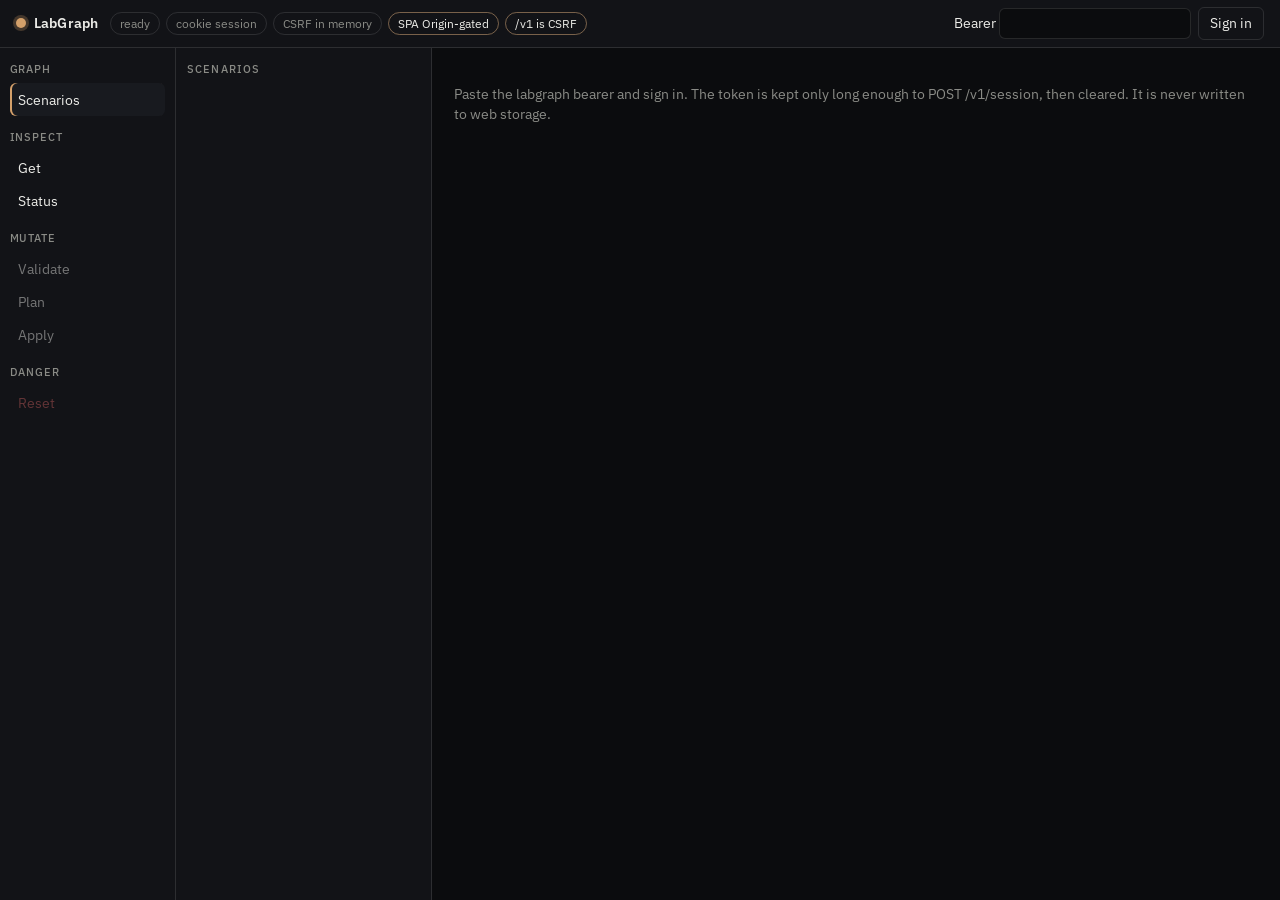
==== commit f28258cb: "fix(labgraph): hide Sign out until a cookie session exists Signed-out chrome is Bearer + Sign in onl" ====
--- a/internal/labgraph/web/index.html
+++ b/internal/labgraph/web/index.html
@@ -2,82 +2,473 @@
 <html lang="en">
 <head>
   <meta charset="utf-8">
-  <title>labgraph</title>
+  <meta name="viewport" content="width=device-width, initial-scale=1">
+  <title>LabGraph</title>
+  <!-- cookie labgraph_session + memory CSRF after POST /v1/session; token never in web storage -->
+  <link rel="preconnect" href="https://fonts.googleapis.com">
+  <link rel="preconnect" href="https://fonts.gstatic.com" crossorigin>
+  <link href="https://fonts.googleapis.com/css2?family=IBM+Plex+Mono:wght@400;500&family=IBM+Plex+Sans:ital,wght@0,400;0,500;0,600;1,400&display=swap" rel="stylesheet">
   <style>
-    body { font-family: system-ui, sans-serif; margin: 1.5rem; max-width: 52rem; }
-    h1 { font-size: 1.25rem; }
-    label, button { display: inline-block; margin: .25rem .25rem .25rem 0; }
-    input { width: 20rem; }
-    pre { background: #111; color: #eee; padding: .75rem; overflow: auto; }
-    .row { margin: .5rem 0; }
-    #login { margin-bottom: 1rem; }
+    :root {
+      --bg: #0b0c0e;
+      --elev: #121317;
+      --panel: #181a1f;
+      --fg: #ecece8;
+      --muted: #8a8b86;
+      --accent: #d4a06a;
+      --danger: #c45c5c;
+      --border: color-mix(in oklab, var(--fg) 12%, transparent);
+      --font: "IBM Plex Sans", system-ui, sans-serif;
+      --mono: "IBM Plex Mono", ui-monospace, monospace;
+    }
+    * { box-sizing: border-box; }
+    html, body { margin: 0; padding: 0; height: 100%; background: var(--bg); color: var(--fg); }
+    body { font-family: var(--font); font-size: 14px; line-height: 1.45; }
+    a { color: inherit; }
+    button, input { font: inherit; }
+    button { cursor: pointer; }
+    button:disabled { cursor: not-allowed; opacity: .45; }
+    :focus { outline: none; }
+    :focus-visible {
+      outline: 2px solid var(--accent);
+      outline-offset: 2px;
+    }
+    .skip {
+      position: absolute; left: -999px; top: 0; z-index: 20;
+      background: var(--accent); color: var(--bg); padding: .4rem .7rem;
+    }
+    .skip:focus, .skip:focus-visible { left: .5rem; top: .5rem; }
+    .top {
+      display: flex; align-items: center; gap: .75rem;
+      height: 48px; padding: 0 1rem; background: var(--elev);
+      border-bottom: 1px solid var(--border);
+    }
+    .brand { display: flex; align-items: center; gap: .5rem; font-weight: 600; letter-spacing: .01em; }
+    .mark {
+      width: 10px; height: 10px; border-radius: 50%;
+      background: var(--accent); box-shadow: 0 0 0 3px color-mix(in oklab, var(--accent) 25%, transparent);
+    }
+    .badges { display: flex; flex-wrap: wrap; gap: .4rem; flex: 1; }
+    .badge {
+      border: 1px solid var(--border); border-radius: 999px;
+      padding: .1rem .55rem; color: var(--muted); font-size: 12px;
+    }
+    .badge.on { color: var(--fg); border-color: color-mix(in oklab, var(--accent) 45%, var(--border)); }
+    .session { display: flex; align-items: center; gap: .4rem; }
+    .session input {
+      width: 12rem; background: var(--bg); color: var(--fg);
+      border: 1px solid var(--border); border-radius: 6px; padding: .25rem .45rem;
+    }
+    .ghost, .danger-outline, .danger-fill, .primary, .textish {
+      border-radius: 6px; padding: .35rem .7rem; border: 1px solid var(--border);
+      background: transparent; color: var(--fg);
+    }
+    .ghost:hover:not(:disabled) { background: var(--panel); }
+    .primary { background: #fff; color: #111; border-color: #fff; font-weight: 500; }
+    .danger-outline { color: var(--danger); border-color: color-mix(in oklab, var(--danger) 70%, transparent); }
+    .danger-fill { background: var(--danger); color: #fff; border-color: var(--danger); }
+    .textish { border: 0; color: var(--muted); }
+    .shell { display: grid; grid-template-columns: 11rem 16rem 1fr; height: calc(100% - 48px); }
+    .nav { background: var(--elev); border-right: 1px solid var(--border); padding: .85rem .6rem; }
+    .nav h2 {
+      margin: .85rem 0 .35rem; font-size: 11px; letter-spacing: .08em;
+      color: var(--muted); font-weight: 500;
+    }
+    .nav h2:first-child { margin-top: 0; }
+    .nav button {
+      display: block; width: 100%; text-align: left; background: transparent;
+      color: var(--fg); border: 0; border-radius: 6px; padding: .4rem .55rem;
+    }
+    .nav button.active {
+      background: var(--panel);
+      box-shadow: inset 2px 0 0 var(--accent);
+    }
+    .nav button.danger { color: var(--danger); }
+    .list {
+      background: var(--elev); border-right: 1px solid var(--border);
+      padding: .85rem .7rem; overflow: auto;
+    }
+    .list h2 {
+      margin: 0 0 .7rem; font-size: 11px; letter-spacing: .1em;
+      color: var(--muted); font-weight: 500;
+    }
+    .sc-item {
+      display: flex; align-items: center; gap: .6rem;
+      width: 100%; text-align: left; background: var(--panel);
+      border: 1px solid var(--border); border-radius: 8px; padding: .65rem .7rem; color: var(--fg);
+    }
+    .sc-item .meta { color: var(--muted); font-size: 12px; }
+    .sc-item .grow { flex: 1; }
+    .pill {
+      width: 2.6rem; height: 2.6rem; border-radius: 50%;
+      border: 1px solid var(--border); display: grid; place-items: center;
+      font-size: 10px; color: var(--muted); flex-shrink: 0;
+    }
+    .pill.empty { color: var(--accent); border-color: color-mix(in oklab, var(--accent) 50%, var(--border)); }
+    main { padding: 1.25rem 1.4rem 1.5rem; overflow: auto; background: var(--bg); }
+    h1 { margin: 0; font-size: 1.7rem; font-weight: 600; }
+    .sub { color: var(--muted); margin: .35rem 0 1rem; font-size: 13px; }
+    .note {
+      background: var(--panel); border: 1px solid var(--border); border-radius: 8px;
+      padding: .7rem .85rem; color: var(--muted); margin-bottom: 1rem;
+    }
+    .nodes { display: grid; grid-template-columns: repeat(5, minmax(0, 1fr)); gap: .55rem; margin-bottom: 1rem; }
+    .node {
+      background: var(--panel); border: 1px solid var(--border); border-radius: 8px;
+      min-height: 4.4rem; padding: .45rem; display: flex; flex-direction: column; justify-content: center; align-items: center;
+    }
+    .node .id { font-size: 11px; color: var(--muted); margin-bottom: .2rem; }
+    .node .st { font-weight: 600; letter-spacing: .04em; font-size: 12px; }
+    .node.skipped .st { color: var(--muted); }
+    .node.failed .st, .node.stopped .st { color: var(--danger); }
+    .node.ok .st { color: var(--accent); }
+    .actions { display: flex; align-items: center; gap: .45rem; margin-bottom: 1rem; }
+    .actions .spacer { flex: 1; }
+    .confirm {
+      display: none; border: 1px solid var(--danger); border-radius: 8px;
+      padding: .9rem 1rem; margin-bottom: 1rem; background: color-mix(in oklab, var(--danger) 8%, var(--bg));
+    }
+    .confirm.show { display: block; }
+    .confirm h3 { margin: 0 0 .4rem; font-size: 1rem; }
+    .confirm p, .confirm .walk { color: var(--muted); margin: 0 0 .55rem; }
+    .confirm .walk { font-family: var(--mono); font-size: 12px; color: var(--fg); }
+    .confirm .row { display: flex; justify-content: space-between; align-items: center; }
+    .log { border-top: 1px solid var(--border); padding-top: .6rem; }
+    .log details { margin: .25rem 0; }
+    .log summary {
+      font-family: var(--mono); font-size: 12px; color: var(--muted); cursor: pointer;
+    }
+    .log pre {
+      margin: .4rem 0 0; background: var(--elev); color: var(--fg);
+      padding: .65rem; overflow: auto; border-radius: 6px; font-family: var(--mono); font-size: 12px;
+    }
+    .signed-out-hint { color: var(--muted); margin: 1rem 0; }
+    @media (max-width: 960px) {
+      .shell { grid-template-columns: 1fr; height: auto; }
+      .nodes { grid-template-columns: 1fr 1fr; }
+    }
   </style>
 </head>
 <body>
-  <h1>labgraph</h1>
-  <p>LabScenario orchestrator. UI talks REST only. Token is never stored in localStorage.</p>
-  <div id="login">
-    <label>Bearer <input id="token" type="password" autocomplete="off"></label>
-    <button type="button" id="signin">Sign in</button>
-    <button type="button" id="signout">Sign out</button>
+  <a class="skip" href="#main">Skip to main content</a>
+  <header class="top">
+    <div class="brand"><span class="mark" aria-hidden="true"></span> LabGraph</div>
+    <div class="badges" id="badges">
+      <span class="badge" id="b-ready">ready</span>
+      <span class="badge" id="b-cookie">cookie session</span>
+      <span class="badge" id="b-csrf">CSRF in memory</span>
+      <span class="badge on">SPA Origin-gated</span>
+      <span class="badge on">/v1 is CSRF</span>
+    </div>
+    <div class="session">
+      <label id="token-label">Bearer <input id="token" type="password" autocomplete="off"></label>
+      <button type="button" class="ghost" id="signin">Sign in</button>
+      <button type="button" class="ghost" id="signout">Sign out</button>
+    </div>
+  </header>
+  <div class="shell">
+    <nav class="nav" aria-label="Operator">
+      <h2>GRAPH</h2>
+      <button type="button" class="active" data-nav="scenarios">Scenarios</button>
+      <h2>INSPECT</h2>
+      <button type="button" data-op="get">Get</button>
+      <button type="button" data-op="status">Status</button>
+      <h2>MUTATE</h2>
+      <button type="button" data-op="validate" data-mutate>Validate</button>
+      <button type="button" data-op="plan" data-mutate>Plan</button>
+      <button type="button" data-op="apply" data-mutate>Apply</button>
+      <h2>DANGER</h2>
+      <button type="button" class="danger" data-nav="reset" data-mutate>Reset</button>
+    </nav>
+    <aside class="list" id="list-pane">
+      <h2>SCENARIOS</h2>
+      <div id="scenario-list"></div>
+    </aside>
+    <main id="main">
+      <p class="signed-out-hint" id="signed-out-hint">Paste the labgraph bearer and sign in. The token is kept only long enough to POST /v1/session, then cleared. It is never written to web storage.</p>
+      <div id="inspector" hidden>
+        <h1 id="title">—</h1>
+        <p class="sub" id="sub"></p>
+        <div class="note" id="empty-note" hidden>spec: {} — validate, plan, and apply skip all five. Reset does not. It is lab-wide even on this empty default.</div>
+        <div class="nodes" id="nodes"></div>
+        <div class="actions">
+          <button type="button" class="ghost" data-op="validate" data-mutate>Validate</button>
+          <button type="button" class="ghost" data-op="plan" data-mutate>Plan</button>
+          <button type="button" class="primary" data-op="apply" data-mutate>Apply</button>
+          <span class="spacer"></span>
+          <button type="button" class="danger-outline" id="reset-open" data-mutate>Reset (all five)</button>
+        </div>
+        <div class="confirm" id="confirm" role="region" aria-label="Reset confirmation">
+          <h3>Reset all five appliances?</h3>
+          <p>Empty spec does not skip this. Native reset + bootstrap on each, in order. No auto-rollback if one fails.</p>
+          <div class="walk">labdns → labmitm → maildev → labldap → labtacacs</div>
+          <div class="row">
+            <button type="button" class="textish" id="reset-cancel">Cancel</button>
+            <button type="button" class="danger-fill" id="reset-go" data-mutate>Reset all five</button>
+          </div>
+        </div>
+        <div class="log" id="log"></div>
+      </div>
+    </main>
   </div>
-  <div class="row">
-    <button type="button" data-op="list">List</button>
-    <label>Name <input id="name" value="default"></label>
-    <button type="button" data-op="get">Get</button>
-    <button type="button" data-op="validate">Validate</button>
-    <button type="button" data-op="plan">Plan</button>
-    <button type="button" data-op="apply">Apply</button>
-    <button type="button" data-op="fixture-apply">Apply fixture</button>
-    <button type="button" data-op="reset">Reset (all five)</button>
-    <button type="button" data-op="status">Status</button>
-  </div>
-  <pre id="out">signed out</pre>
   <script>
+    const APPLY_ORDER = ["labdns", "labmitm", "maildev", "labldap", "labtacacs"];
     let csrf = "";
-    const out = document.getElementById("out");
+    let cookieSession = false;
+    let ready = false;
+    let selected = "default";
+    let meta = { kind: "LabScenario", apiVersion: "mcplab.dev/v1alpha1", generation: 0, lastOp: "none" };
+    let emptySpec = false;
+    let nodes = APPLY_ORDER.map(id => ({ appliance: id, status: "" }));
+
+    const $ = id => document.getElementById(id);
+    function setBadge(id, on) { $(id).classList.toggle("on", !!on); }
+    function hasCSRF() { return csrf !== ""; }
+    function gateMutate() {
+      document.querySelectorAll("[data-mutate]").forEach(el => { el.disabled = !hasCSRF(); });
+    }
+    function chrome() {
+      setBadge("b-ready", ready);
+      setBadge("b-cookie", cookieSession);
+      setBadge("b-csrf", hasCSRF());
+      $("token-label").hidden = cookieSession;
+      $("signin").hidden = cookieSession;
+      $("signout").hidden = !cookieSession;
+      $("signed-out-hint").hidden = cookieSession;
+      $("inspector").hidden = !cookieSession;
+      gateMutate();
+    }
+    function renderList(names) {
+      const box = $("scenario-list");
+      box.replaceChildren();
+      (names || []).forEach(name => {
+        const btn = document.createElement("button");
+        btn.type = "button";
+        btn.className = "sc-item";
+        btn.dataset.name = name;
+        const grow = document.createElement("div");
+        grow.className = "grow";
+        grow.innerHTML = "<strong></strong><div class=\"meta\"></div>";
+        grow.querySelector("strong").textContent = name;
+        grow.querySelector(".meta").textContent = emptySpec && name === selected
+          ? "LabScenario · spec {}"
+          : "LabScenario";
+        const pill = document.createElement("div");
+        pill.className = "pill" + (emptySpec && name === selected ? " empty" : "");
+        pill.textContent = emptySpec && name === selected ? "empty" : "";
+        btn.append(grow, pill);
+        btn.onclick = () => selectScenario(name);
+        box.append(btn);
+      });
+    }
+    function renderInspector() {
+      $("title").textContent = selected;
+      $("sub").textContent = meta.apiVersion + " · " + meta.kind + " · generation " + (meta.generation || 0) + " · lastOp " + (meta.lastOp || "none");
+      $("empty-note").hidden = !emptySpec;
+      const wrap = $("nodes");
+      wrap.replaceChildren();
+      nodes.forEach(n => {
+        const d = document.createElement("div");
+        let kind = (n.status || "").toLowerCase() || "unknown";
+        if (n.stopped) kind = "stopped";
+        d.className = "node " + (kind === "skipped" ? "skipped" : (kind === "failed" || kind === "stopped" ? kind : (n.status ? "ok" : "")));
+        const id = document.createElement("div");
+        id.className = "id";
+        id.textContent = n.appliance;
+        const st = document.createElement("div");
+        st.className = "st";
+        st.textContent = (n.stopped ? "STOPPED" : (n.status || "—")).toUpperCase();
+        d.append(id, st);
+        wrap.append(d);
+      });
+    }
+    function inferEmpty(res) {
+      if (!res || !Array.isArray(res.results) || res.results.length !== 5 || res.stopped) return false;
+      return res.results.every(r => r.status === "skipped");
+    }
+    function applyGraph(res, op) {
+      if (!res || !res.results) return;
+      // Reset does not skip empty spec; do not treat reset statuses as "not empty".
+      if (op !== "reset") emptySpec = inferEmpty(res);
+      nodes = APPLY_ORDER.map(id => {
+        const hit = res.results.find(r => r.appliance === id) || { appliance: id, status: "" };
+        return { appliance: id, status: hit.status || "", stopped: res.stopped === id };
+      });
+      if (res.generation != null) meta.generation = res.generation;
+      renderList(Array.from(document.querySelectorAll(".sc-item")).map(b => b.dataset.name));
+      renderInspector();
+    }
+    function applyStatus(st) {
+      if (!st) return;
+      meta.generation = st.generation || 0;
+      meta.lastOp = st.lastOp || "none";
+      if (Array.isArray(st.appliances) && st.appliances.length) {
+        nodes = APPLY_ORDER.map(id => {
+          const hit = st.appliances.find(a => a.appliance === id) || {};
+          return { appliance: id, status: hit.lastStatus || "", stuck: !!hit.stuck };
+        });
+      }
+      renderInspector();
+    }
+    function appendLog(method, path, status, body) {
+      const det = document.createElement("details");
+      const sum = document.createElement("summary");
+      sum.textContent = method + " " + path + (status ? " · " + status : "");
+      const pre = document.createElement("pre");
+      if (status === 204 || body === "") {
+        pre.textContent = "(no body)";
+      } else {
+        try { pre.textContent = JSON.stringify(JSON.parse(body), null, 2); }
+        catch { pre.textContent = body; }
+      }
+      det.append(sum, pre);
+      $("log").prepend(det);
+    }
     async function api(method, path, body) {
       const headers = { "Accept": "application/json" };
       if (csrf && method !== "GET") headers["X-LabGraph-CSRF"] = csrf;
-      if (body) headers["Content-Type"] = "application/json";
-      const r = await fetch(path, { method, headers, body: body ? JSON.stringify(body) : undefined, credentials: "same-origin" });
-      const t = await r.text();
-      out.textContent = t;
-      return r;
-    }
-    document.getElementById("signin").onclick = async () => {
-      const token = document.getElementById("token").value;
+      if (body !== undefined) headers["Content-Type"] = "application/json";
+      const r = await fetch(path, {
+        method, headers,
+        body: body !== undefined ? JSON.stringify(body) : undefined,
+        credentials: "same-origin"
+      });
+      if (r.status === 204) {
+        appendLog(method, path, 204, "");
+        return { ok: r.ok, status: 204, json: null, text: "" };
+      }
+      const text = await r.text();
+      appendLog(method, path, r.status, text);
+      let json = null;
+      try { json = text ? JSON.parse(text) : null; } catch { json = null; }
+      return { ok: r.ok, status: r.status, json, text };
+    }
+    async function loadReady() {
+      try {
+        const r = await fetch("/v1/health/ready", { credentials: "same-origin" });
+        const j = await r.json().catch(() => ({}));
+        ready = r.ok && j.status === "ready";
+      } catch { ready = false; }
+      chrome();
+    }
+    async function selectScenario(name) {
+      selected = name || "default";
+      const g = await api("GET", "/v1/scenarios/" + encodeURIComponent(selected));
+      if (g.json) {
+        meta.kind = g.json.kind || "LabScenario";
+        meta.apiVersion = g.json.apiVersion || "mcplab.dev/v1alpha1";
+      }
+      const st = await api("GET", "/v1/scenarios/" + encodeURIComponent(selected) + "/status");
+      applyStatus(st.json);
+      if (hasCSRF()) {
+        const v = await api("POST", "/v1/scenarios/" + encodeURIComponent(selected) + ":validate");
+        if (v.json && v.json.results) applyGraph(v.json, "validate");
+      }
+      renderList(Array.from(document.querySelectorAll(".sc-item")).map(b => b.dataset.name));
+      renderInspector();
+    }
+    async function refreshList() {
+      const r = await api("GET", "/v1/scenarios");
+      const names = (r.json && r.json.items) || [];
+      if (names.length && names.indexOf(selected) < 0) selected = names[0];
+      renderList(names);
+    }
+    async function runOp(op) {
+      const name = selected || "default";
+      if (op === "get") {
+        const r = await api("GET", "/v1/scenarios/" + encodeURIComponent(name));
+        if (r.json) {
+          meta.kind = r.json.kind || meta.kind;
+          meta.apiVersion = r.json.apiVersion || meta.apiVersion;
+          renderInspector();
+        }
+        return;
+      }
+      if (op === "status") {
+        const r = await api("GET", "/v1/scenarios/" + encodeURIComponent(name) + "/status");
+        applyStatus(r.json);
+        return;
+      }
+      if (!hasCSRF()) return;
+      let path = "/v1/scenarios/" + encodeURIComponent(name);
+      if (op === "validate") path += ":validate";
+      else if (op === "plan") path += ":plan";
+      else if (op === "apply") path += ":apply";
+      else if (op === "reset") path += ":reset";
+      else return;
+      const r = await api("POST", path, op === "validate" ? undefined : {});
+      if (r.json && r.json.results) applyGraph(r.json, op);
+      const st = await api("GET", "/v1/scenarios/" + encodeURIComponent(name) + "/status");
+      if (st.json) {
+        meta.generation = st.json.generation || meta.generation;
+        meta.lastOp = st.json.lastOp || meta.lastOp;
+        renderInspector();
+      }
+    }
+    function showConfirm(on) { $("confirm").classList.toggle("show", on); }
+    $("signin").onclick = async () => {
+      const token = $("token").value;
       const r = await fetch("/v1/session", {
         method: "POST",
         headers: { "Authorization": "Bearer " + token },
         credentials: "same-origin"
       });
+      $("token").value = "";
       const j = await r.json().catch(() => ({}));
+      if (r.status === 204) appendLog("POST", "/v1/session", 204, "");
+      else appendLog("POST", "/v1/session", r.status, JSON.stringify(j));
       csrf = j.csrfToken || "";
-      document.getElementById("token").value = "";
-      out.textContent = r.ok ? "signed in" : (j.error || r.status);
+      cookieSession = r.ok && hasCSRF();
+      chrome();
+      if (cookieSession) {
+        await refreshList();
+        await selectScenario(selected);
+      }
     };
-    document.getElementById("signout").onclick = async () => {
+    $("signout").onclick = async () => {
       await api("DELETE", "/v1/session");
       csrf = "";
+      cookieSession = false;
+      emptySpec = false;
+      $("log").replaceChildren();
+      chrome();
+    };
+    $("reset-open").onclick = () => { if (hasCSRF()) showConfirm(true); };
+    $("reset-cancel").onclick = () => showConfirm(false);
+    $("reset-go").onclick = async () => {
+      if (!hasCSRF()) return;
+      showConfirm(false);
+      await runOp("reset");
     };
     document.querySelectorAll("button[data-op]").forEach(btn => {
-      btn.onclick = async () => {
-        const name = document.getElementById("name").value || "default";
-        const op = btn.dataset.op;
-        if (op === "list") return api("GET", "/v1/scenarios");
-        if (op === "get") return api("GET", "/v1/scenarios/" + encodeURIComponent(name));
-        if (op === "status") return api("GET", "/v1/scenarios/" + encodeURIComponent(name) + "/status");
-        if (op === "validate") return api("POST", "/v1/scenarios/" + encodeURIComponent(name) + ":validate");
-        if (op === "plan") return api("POST", "/v1/scenarios/" + encodeURIComponent(name) + ":plan", {});
-        if (op === "apply") return api("POST", "/v1/scenarios/" + encodeURIComponent(name) + ":apply", {});
-        if (op === "fixture-apply") return api("POST", "/v1/fixtures/" + encodeURIComponent(name) + ":apply", {});
-        if (op === "reset") return api("POST", "/v1/scenarios/" + encodeURIComponent(name) + ":reset", {});
+      btn.onclick = () => runOp(btn.dataset.op);
+    });
+    document.querySelectorAll("button[data-nav]").forEach(btn => {
+      btn.onclick = () => {
+        if (btn.dataset.nav === "reset") { if (hasCSRF()) showConfirm(true); return; }
+        document.querySelectorAll(".nav button").forEach(b => b.classList.remove("active"));
+        btn.classList.add("active");
+        $("list-pane").scrollIntoView({ block: "nearest" });
       };
     });
-    fetch("/v1/session", { credentials: "same-origin" }).then(r => r.ok ? r.json() : null).then(j => {
-      if (j && j.csrfToken) { csrf = j.csrfToken; out.textContent = "session restored"; }
-    }).catch(() => {});
+    document.addEventListener("keydown", ev => {
+      if (ev.key === "Escape") showConfirm(false);
+    });
+    (async () => {
+      await loadReady();
+      try {
+        const r = await fetch("/v1/session", { credentials: "same-origin" });
+        if (!r.ok) { chrome(); return; }
+        const j = await r.json().catch(() => ({}));
+        csrf = j.csrfToken || "";
+        cookieSession = hasCSRF();
+        chrome();
+        if (cookieSession) {
+          await refreshList();
+          await selectScenario(selected);
+        }
+      } catch { chrome(); }
+    })();
   </script>
 </body>
 </html>
